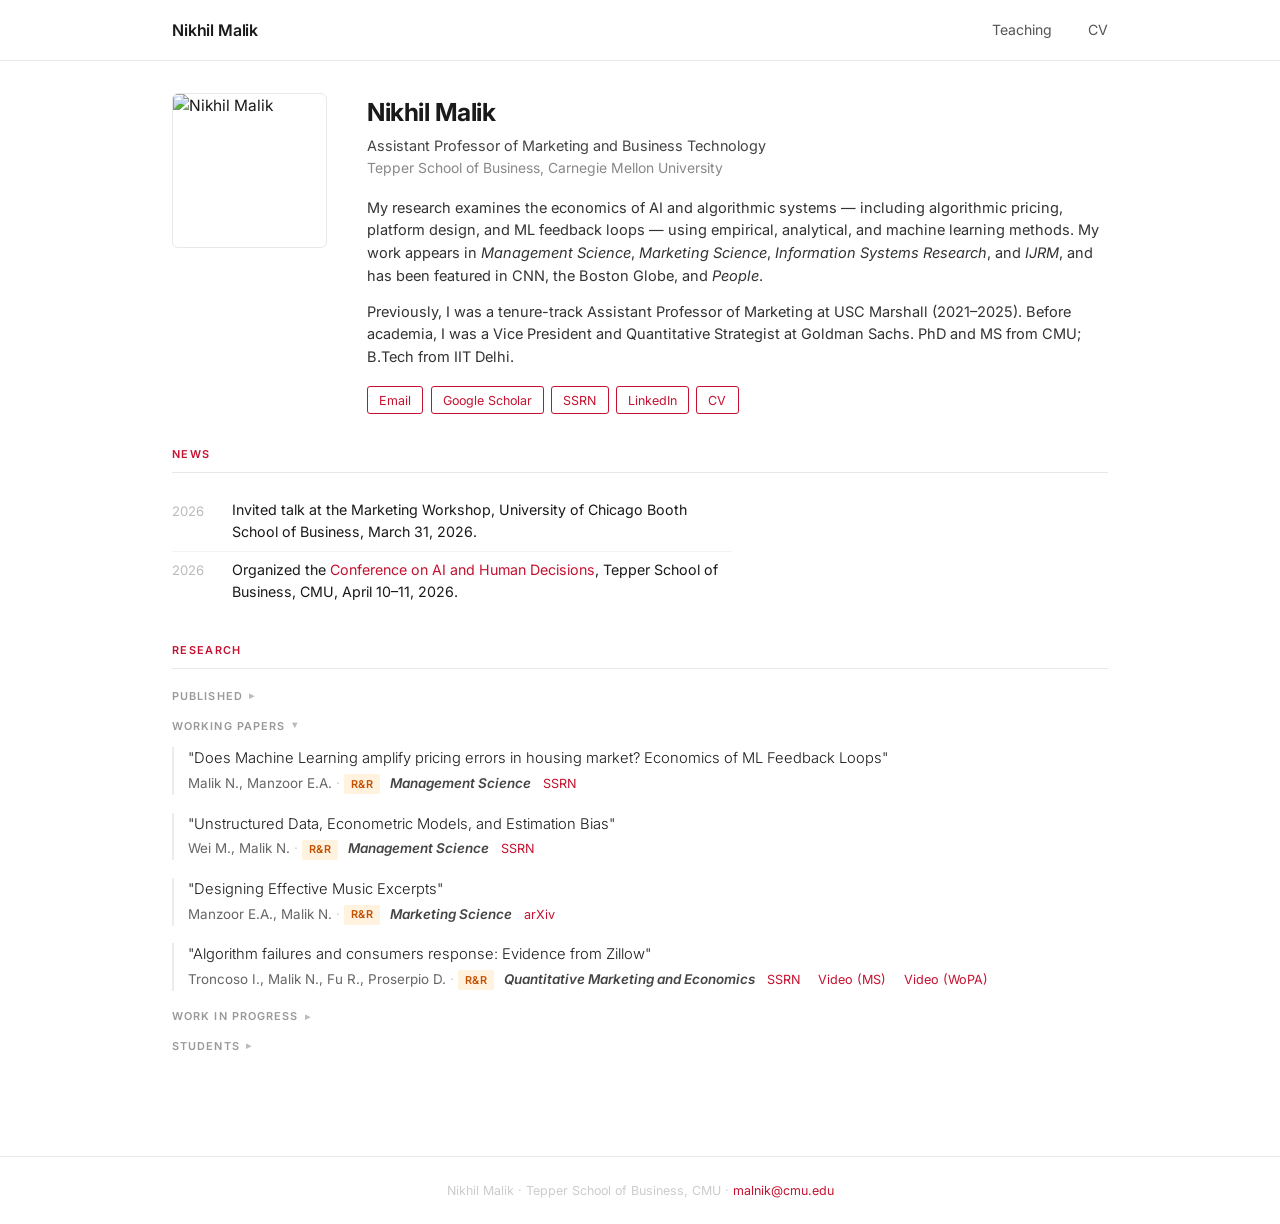
==== index.html @ 95d87af6 "Add files via upload" ====
<!DOCTYPE html>
<html lang="en">
<head>
  <meta charset="UTF-8" />
  <meta name="viewport" content="width=device-width, initial-scale=1.0" />
  <title>Nikhil Malik</title>
  <link rel="stylesheet" href="style.css" />
</head>
<body>

<header>
  <div class="wrap">
    <a href="index.html" class="brand">Nikhil Malik</a>
    <nav>
      <a href="teaching.html">Teaching</a>
      <a href="assets/cv.pdf" target="_blank">CV</a>
    </nav>
  </div>
</header>

<main>
  <div class="wrap">

    <!-- Profile -->
    <div class="profile">
      <img
        class="profile-photo"
        src="https://www.cmu.edu/sites/default/files/cmu-tepper-site-files/styles/faculty_500x500/public/images/Nikhil%20Malik.webp"
        alt="Nikhil Malik"
      />
      <div class="profile-info">
        <h1>Nikhil Malik</h1>
        <p class="position">Assistant Professor of Marketing and Business Technology</p>
        <p class="position-sub">Tepper School of Business, Carnegie Mellon University</p>
        <p>
          My research examines the economics of AI and algorithmic systems — including
          algorithmic pricing, platform design, and ML feedback loops — using empirical,
          analytical, and machine learning methods. My work appears in
          <em>Management Science</em>, <em>Marketing Science</em>,
          <em>Information Systems Research</em>, and <em>IJRM</em>, and has been
          featured in CNN, the Boston Globe, and <em>People</em>.
        </p>
        <p>
          Previously, I was a tenure-track Assistant Professor of Marketing at USC Marshall
          (2021–2025). Before academia, I was a Vice President and Quantitative Strategist
          at Goldman Sachs. PhD and MS from CMU; B.Tech from IIT Delhi.
        </p>
        <div class="profile-links">
          <a href="mailto:malnik@cmu.edu">Email</a>
          <a href="https://scholar.google.com/citations?user=9yD4ir0AAAAJ" target="_blank">Google Scholar</a>
          <a href="https://papers.ssrn.com/sol3/cf_dev/AbsByAuth.cfm?per_id=3051193" target="_blank">SSRN</a>
          <a href="https://linkedin.com/in/nikhil-malik/" target="_blank">LinkedIn</a>
          <a href="assets/cv.pdf" target="_blank">CV</a>
        </div>
      </div>
    </div>

    <!-- News -->
    <div class="section">
      <div class="section-title">News</div>
      <ul class="news-list">
        <li>
          <span class="news-year">2026</span>
          <span>Invited talk at the Marketing Workshop, University of Chicago Booth School of Business, March 31, 2026.</span>
        </li>
        <li>
          <span class="news-year">2026</span>
          <span>Organized the <a href="https://www.cmu.edu/tepper/faculty-and-research/seminars-and-conferences/ai-and-human-decisions" target="_blank">Conference on AI and Human Decisions</a>, Tepper School of Business, CMU, April 10–11, 2026.</span>
        </li>
      </ul>
    </div>

    <!-- Research -->
    <div class="section">
      <div class="section-title">Research</div>

      <!-- Published -->
      <details class="dropdown-section">
        <summary class="paper-group-label">Published</summary>

        <div class="paper">
          <div class="title">"Regulating eXplainable Artificial Intelligence (XAI) May Harm Consumers"</div>
          <div class="authors">Mohammadi B., Malik N., Srinivasan K., Derdenger T.</div>
          <div class="venue"><em>Marketing Science</em> 44.3 (2025): 711–724.</div>
        </div>

        <div class="paper">
          <div class="title">"When does beauty pay? A large-scale image-based appearance analysis on career transitions"</div>
          <div class="authors">Malik N., Singh P.V., Srinivasan K.</div>
          <div class="venue"><em>Information Systems Research</em> 35.4 (2024): 1524–1545.</div>
        </div>

        <div class="paper">
          <div class="title">"Blockchain technology for creative industries: Current state and research opportunities"</div>
          <div class="authors">Malik N., Wei M., Appel G., Luo L.</div>
          <div class="venue"><em>International Journal of Research in Marketing</em> 40.1 (2023): 38–48.</div>
        </div>

        <div class="paper">
          <div class="title">"Why bitcoin will fail to scale?"</div>
          <div class="authors">Malik N., Aseri M., Singh P.V., Srinivasan K.</div>
          <div class="venue"><a href="https://pubsonline.informs.org/doi/abs/10.1287/mnsc.2021.4271" target="_blank"><em>Management Science</em></a> 68.10 (2022): 7323–7349.</div>
        </div>

        <div class="paper">
          <div class="title">"Deep Learning in Computer Vision — Methods, Interpretation, Causation and Fairness"</div>
          <div class="authors">Malik N., Singh P.V.</div>
          <div class="venue"><a href="https://doi.org/10.1287/educ.2019.0201" target="_blank"><em>Operations Research &amp; Management Science in the Age of Analytics</em></a>, INFORMS (2019).</div>
          <div class="paper-links"><a href="https://www.informs.org/Resource-Center/Video-Library/INFORMS-TutORials-in-Operations-Research/2019-TutORials-presentations/2019-TutORials-Deep-Learning-in-Computer-Vision" target="_blank">Video</a></div>
        </div>
      </details>

      <!-- Working Papers -->
      <details class="dropdown-section" open>
        <summary class="paper-group-label">Working Papers</summary>

        <div class="paper">
          <div class="title">"Does Machine Learning amplify pricing errors in housing market? Economics of ML Feedback Loops"</div>
          <div class="authors">Malik N., Manzoor E.A.</div>
          <div class="venue"><span class="badge badge-rr">R&amp;R</span> <em>Management Science</em></div>
          <div class="paper-links"><a href="https://papers.ssrn.com/sol3/papers.cfm?abstract_id=3694922" target="_blank">SSRN</a></div>
        </div>

        <div class="paper">
          <div class="title">"Unstructured Data, Econometric Models, and Estimation Bias"</div>
          <div class="authors">Wei M., Malik N.</div>
          <div class="venue"><span class="badge badge-rr">R&amp;R</span> <em>Management Science</em></div>
          <div class="paper-links"><a href="https://papers.ssrn.com/sol3/papers.cfm?abstract_id=4113608" target="_blank">SSRN</a></div>
        </div>

        <div class="paper">
          <div class="title">"Designing Effective Music Excerpts"</div>
          <div class="authors">Manzoor E.A., Malik N.</div>
          <div class="venue"><span class="badge badge-rr">R&amp;R</span> <em>Marketing Science</em></div>
          <div class="paper-links"><a href="https://arxiv.org/abs/2309.14475" target="_blank">arXiv</a></div>
        </div>

        <div class="paper">
          <div class="title">"Algorithm failures and consumers response: Evidence from Zillow"</div>
          <div class="authors">Troncoso I., Malik N., Fu R., Proserpio D.</div>
          <div class="venue"><span class="badge badge-rr">R&amp;R</span> <em>Quantitative Marketing and Economics</em></div>
          <div class="paper-links">
            <a href="https://papers.ssrn.com/sol3/papers.cfm?abstract_id=4520172" target="_blank">SSRN</a>
            <a href="https://youtu.be/XO9wKk3EC-Q" target="_blank">Video (MS)</a>
            <a href="https://www.youtube.com/watch?v=CmPw6s21hvg" target="_blank">Video (WoPA)</a>
          </div>
        </div>
      </details>

      <!-- Work in Progress -->
      <details class="dropdown-section">
        <summary class="paper-group-label">Work in Progress</summary>

        <div class="paper">
          <div class="title">"Platform design of algorithmic pricing models"</div>
          <div class="authors">Malik N., Wei M.</div>
          <div class="venue"><span class="badge badge-wip">In Progress</span></div>
          <div class="paper-links">
            <a href="https://papers.ssrn.com/sol3/papers.cfm?abstract_id=4403371" target="_blank">SSRN</a>
            <a href="https://drive.google.com/file/d/10L586mXW1IZgbkK5iEENIFr0hgotwe1n/view?usp=sharing" target="_blank">Slides</a>
          </div>
        </div>

        <div class="paper">
          <div class="title">"The Regulation of Sexually Suggestive Live Streaming Content"</div>
          <div class="authors">Yuan Y., Malik N., Wang W., Srinivasan K.</div>
          <div class="venue"><span class="badge badge-wip">In Progress</span></div>
        </div>

        <div class="paper">
          <div class="title">"The Welfare Effects of Super Apps"</div>
          <div class="authors">Dai J., Derdenger T., Kim M., Malik N.</div>
          <div class="venue"><span class="badge badge-wip">In Progress</span></div>
        </div>
      </details>

      <!-- Students -->
      <details class="dropdown-section">
        <summary class="paper-group-label">Students</summary>

        <div class="paper-group-label dropdown-sublabel">Current working with</div>
        <div class="student-compact" style="color:#444;">Yuan Yuan &mdash; 4th year, Marketing, CMU</div>
        <div class="student-compact" style="color:#444;">Ziqian Ding &mdash; 3rd year, Business Technologies, CMU</div>
        <div class="student-compact" style="color:#444;">Jingwei Dai &mdash; 3rd year, Information Systems, CMU</div>

        <div class="paper-group-label dropdown-sublabel">Past dissertation committee for</div>
        <div class="student-compact">Poet Larsen &mdash; USC &rarr; Post-Doctoral Fellow, Harvard Business School (2025)</div>
        <div class="student-compact">Yanyan Li &mdash; USC &rarr; University of Houston (2025)</div>
        <div class="student-compact">Behnam Mohammadi &mdash; CMU &rarr; UT Dallas (2025)</div>

        <div class="paper-group-label dropdown-sublabel">Past and Current Research Assistants</div>
        <div class="student-compact" style="color:#444;">Anshul Kumar, Alan Mohan, Barath Basavraj</div>
        <div style="margin-top:0.9rem; font-size:0.82rem;">
          <a href="ra.html">RA Positions &rarr;</a>
        </div>
      </details>

    </div>

  </div>
</main>

<footer>
  <div class="wrap">
    Nikhil Malik &middot; Tepper School of Business, CMU &middot;
    <a href="mailto:malnik@cmu.edu">malnik@cmu.edu</a>
  </div>
</footer>

</body>
</html>
---- style.css ----
@import url('https://fonts.googleapis.com/css2?family=Inter:wght@300;400;500;600&display=swap');

*, *::before, *::after {
  box-sizing: border-box;
  margin: 0;
  padding: 0;
}

body {
  font-family: 'Inter', -apple-system, BlinkMacSystemFont, sans-serif;
  font-size: 15.5px;
  line-height: 1.55;
  color: #1a1a1a;
  background: #fff;
  -webkit-font-smoothing: antialiased;
}

a {
  color: #C41230;
  text-decoration: none;
}

a:hover {
  text-decoration: underline;
}

.wrap {
  max-width: 1000px;
  margin: 0 auto;
  padding: 0 2rem;
}

/* ── HEADER / NAV ── */
header {
  border-bottom: 1px solid #e8e8e8;
  padding: 1.1rem 0;
}

header .wrap {
  display: flex;
  justify-content: space-between;
  align-items: center;
}

.brand {
  font-weight: 600;
  font-size: 1rem;
  color: #1a1a1a;
  letter-spacing: -0.01em;
}

.brand:hover { text-decoration: none; }

nav a {
  font-size: 0.88rem;
  color: #555;
  margin-left: 2rem;
}

nav a:hover { color: #C41230; text-decoration: none; }
nav a.active { color: #C41230; font-weight: 500; }

/* ── MAIN ── */
main {
  padding: 2rem 0 3.5rem;
}

/* ── PROFILE (index) ── */
.profile {
  display: flex;
  gap: 2.5rem;
  align-items: flex-start;
  margin-bottom: 2rem;
}

.profile-photo {
  width: 155px;
  height: 155px;
  border-radius: 6px;
  object-fit: cover;
  flex-shrink: 0;
  border: 1px solid #e8e8e8;
}

.profile-info h1 {
  font-size: 1.55rem;
  font-weight: 700;
  letter-spacing: -0.02em;
  margin-bottom: 0.2rem;
}

.profile-info .position {
  font-size: 0.9rem;
  color: #444;
  margin-bottom: 0.05rem;
}

.profile-info .position-sub {
  font-size: 0.87rem;
  color: #888;
  margin-bottom: 1.1rem;
}

.profile-info p {
  font-size: 0.91rem;
  color: #333;
  margin-bottom: 0.85rem;
}

.profile-links {
  display: flex;
  flex-wrap: wrap;
  gap: 0.45rem;
  margin-top: 1.1rem;
}

.profile-links a {
  font-size: 0.78rem;
  padding: 0.22rem 0.7rem;
  border: 1px solid #C41230;
  border-radius: 3px;
  color: #C41230;
  transition: background 0.15s, color 0.15s;
}

.profile-links a:hover {
  background: #C41230;
  color: #fff;
  text-decoration: none;
}

/* ── SECTIONS ── */
.section {
  margin-bottom: 2rem;
}

.section-title {
  font-size: 0.68rem;
  font-weight: 600;
  letter-spacing: 0.12em;
  text-transform: uppercase;
  color: #C41230;
  margin-bottom: 1.2rem;
  padding-bottom: 0.55rem;
  border-bottom: 1px solid #e8e8e8;
}

/* ── NEWS ── */
.news-list {
  list-style: none;
  max-width: 560px;
}

.news-list li {
  display: flex;
  gap: 1.5rem;
  font-size: 0.89rem;
  padding: 0.45rem 0;
  border-bottom: 1px solid #f3f3f3;
}

.news-list li:last-child { border-bottom: none; }

.news-year {
  color: #bbb;
  font-size: 0.82rem;
  min-width: 36px;
  padding-top: 0.08rem;
  flex-shrink: 0;
}

/* ── PAPERS ── */
.paper-group-label {
  font-size: 0.68rem;
  font-weight: 600;
  letter-spacing: 0.1em;
  text-transform: uppercase;
  color: #999;
  margin-bottom: 0.8rem;
  margin-top: 1.4rem;
}

.paper-group-label:first-child { margin-top: 0; }

.paper {
  margin-bottom: 1.1rem;
  padding-left: 0.85rem;
  border-left: 2px solid #ececec;
  transition: border-color 0.15s;
}

.paper:hover { border-left-color: #C41230; }

.paper .title {
  font-weight: 300;
  font-size: 0.92rem;
  color: #1a1a1a;
  line-height: 1.5;
  margin-bottom: 0.1rem;
}

.paper .authors {
  display: inline;
  font-size: 0.84rem;
  color: #666;
}

.paper .authors::after {
  content: ' · ';
  color: #ccc;
}

.paper .venue {
  display: inline;
  font-size: 0.84rem;
  color: #444;
}

.paper .venue em {
  font-weight: 600;
  font-style: italic;
}

.paper-links {
  display: inline;
  margin-left: 0.5rem;
}

.badge {
  display: inline-block;
  font-size: 0.68rem;
  font-weight: 600;
  letter-spacing: 0.04em;
  text-transform: uppercase;
  padding: 0.1rem 0.45rem;
  border-radius: 2px;
  margin-right: 0.35rem;
  vertical-align: middle;
}

.badge-published { background: #e8f5e9; color: #2e7d32; }
.badge-rr        { background: #fff3e0; color: #c45000; }
.badge-wip       { background: #f4f4f4; color: #777; font-weight: 400; }

.paper-links a {
  font-size: 0.79rem;
  color: #C41230;
  margin-right: 0.85rem;
}

/* ── TEACHING ── */
.course {
  margin-bottom: 1.3rem;
  padding-bottom: 1.3rem;
  border-bottom: 1px solid #f3f3f3;
}

.course:last-child { border-bottom: none; }

.course-name {
  font-weight: 500;
  font-size: 0.92rem;
}

.course-meta {
  font-size: 0.85rem;
  color: #666;
}

.course-semesters {
  font-size: 0.82rem;
  color: #aaa;
}

/* ── STUDENTS ── */
.student {
  font-size: 0.9rem;
  padding: 0.42rem 0;
  border-bottom: 1px solid #f3f3f3;
  display: flex;
  gap: 0.5rem;
  align-items: baseline;
  flex-wrap: wrap;
}

.student:last-child { border-bottom: none; }

.student-name { font-weight: 500; }

.student-placement {
  color: #777;
  font-size: 0.84rem;
}

/* Dissertation committee — compact, less prominent */
.student-compact {
  font-size: 0.82rem;
  color: #999;
  line-height: 1.5;
  padding: 0.18rem 0;
  border-bottom: 1px solid #f5f5f5;
}

.student-compact:last-child { border-bottom: none; }

/* ── AWARDS ── */
.award {
  font-size: 0.9rem;
  padding: 0.38rem 0;
  display: flex;
  gap: 1.5rem;
  border-bottom: 1px solid #f3f3f3;
  align-items: baseline;
}

.award:last-child { border-bottom: none; }
.award-year { color: #bbb; min-width: 36px; font-size: 0.82rem; flex-shrink: 0; }

/* ── SERVICE ── */
.service-list {
  list-style: none;
}

.service-list li {
  font-size: 0.9rem;
  padding: 0.35rem 0;
  border-bottom: 1px solid #f3f3f3;
}

.service-list li:last-child { border-bottom: none; }

/* ── DROPDOWNS ── */
.dropdown-section {
  margin-top: 0;
}

.dropdown-section > summary {
  cursor: pointer;
  list-style: none;
  display: flex;
  align-items: center;
  gap: 0.4rem;
}

.dropdown-section > summary::-webkit-details-marker { display: none; }

.dropdown-section > summary::after {
  content: '▸';
  font-size: 0.65rem;
  color: #bbb;
  transition: transform 0.15s;
}

.dropdown-section[open] > summary::after {
  transform: rotate(90deg);
}

.dropdown-section > summary:hover::after {
  color: #C41230;
}

.dropdown-sublabel {
  margin-top: 0.9rem !important;
  margin-bottom: 0.4rem !important;
}

/* ── FOOTER ── */
footer {
  border-top: 1px solid #e8e8e8;
  padding: 1.5rem 0;
  text-align: center;
  font-size: 0.78rem;
  color: #ccc;
}

/* ── RESPONSIVE ── */
@media (max-width: 580px) {
  .profile { flex-direction: column; }
  .profile-photo { width: 115px; height: 115px; }
  nav a { margin-left: 1.1rem; }
}
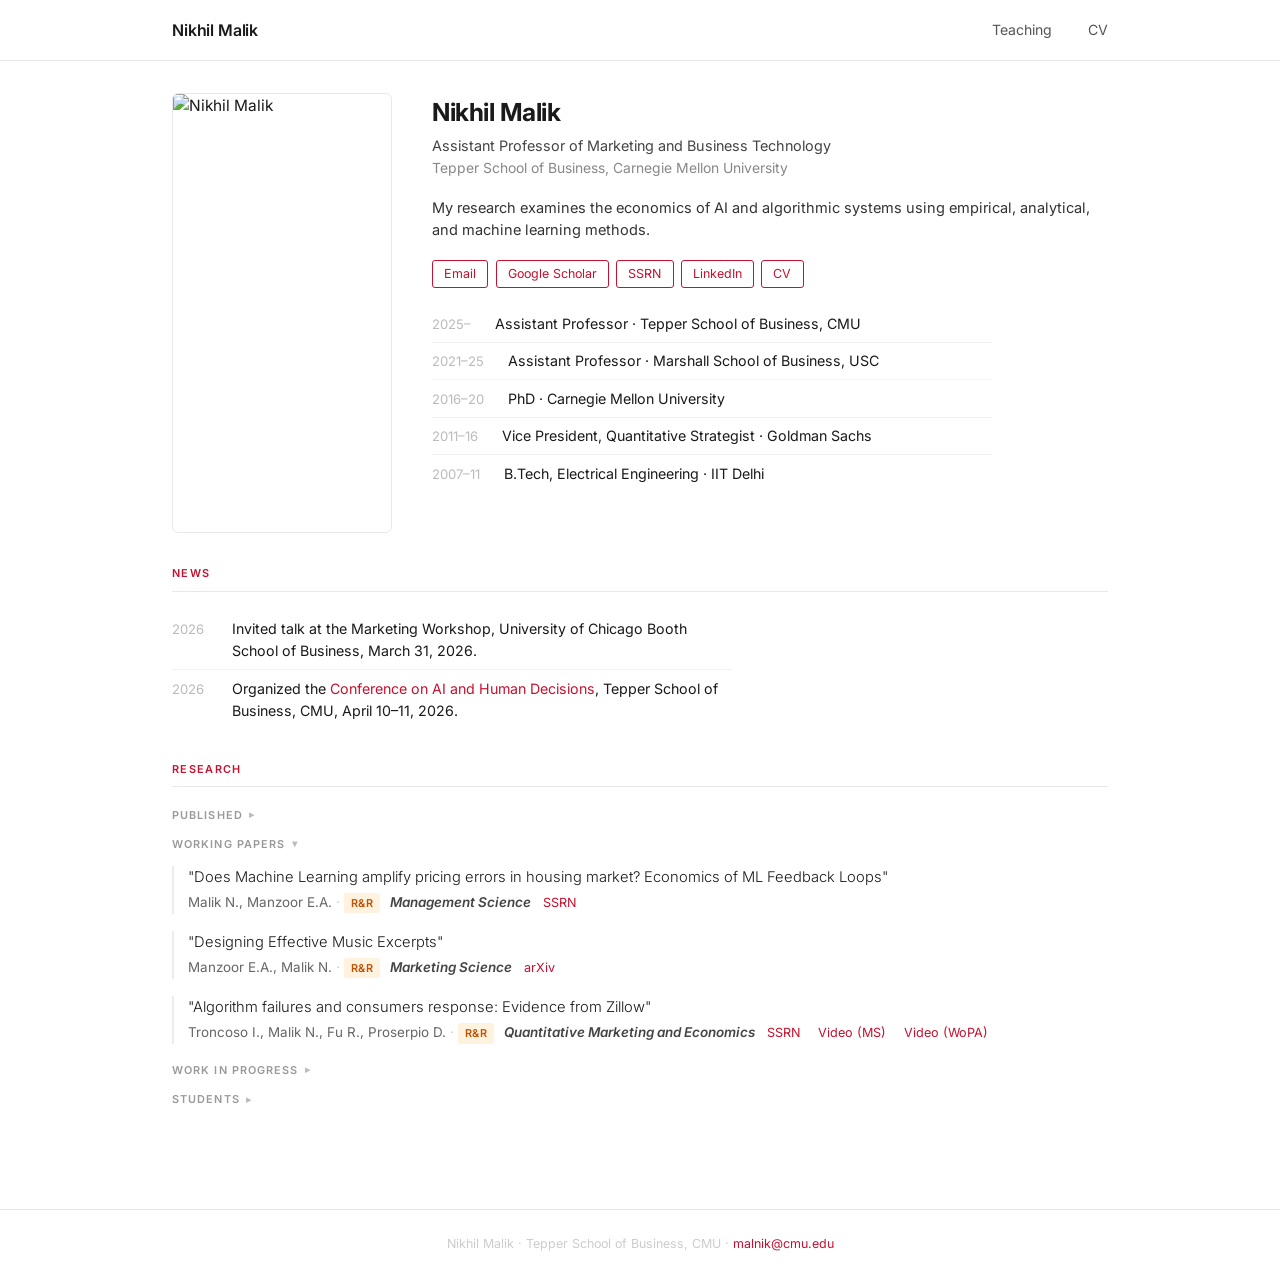
==== commit 9a644631: "Add files via upload" ====
--- a/index.html
+++ b/index.html
@@ -23,28 +23,18 @@
 
     <!-- Profile -->
     <div class="profile">
-      <img
-        class="profile-photo"
-        src="https://www.cmu.edu/sites/default/files/cmu-tepper-site-files/styles/faculty_500x500/public/images/Nikhil%20Malik.webp"
-        alt="Nikhil Malik"
-      />
+      <div class="profile-photo-wrap">
+        <img
+          class="profile-photo"
+          src="https://www.cmu.edu/sites/default/files/cmu-tepper-site-files/styles/faculty_500x500/public/images/Nikhil%20Malik.webp"
+          alt="Nikhil Malik"
+        />
+      </div>
       <div class="profile-info">
         <h1>Nikhil Malik</h1>
         <p class="position">Assistant Professor of Marketing and Business Technology</p>
         <p class="position-sub">Tepper School of Business, Carnegie Mellon University</p>
-        <p>
-          My research examines the economics of AI and algorithmic systems — including
-          algorithmic pricing, platform design, and ML feedback loops — using empirical,
-          analytical, and machine learning methods. My work appears in
-          <em>Management Science</em>, <em>Marketing Science</em>,
-          <em>Information Systems Research</em>, and <em>IJRM</em>, and has been
-          featured in CNN, the Boston Globe, and <em>People</em>.
-        </p>
-        <p>
-          Previously, I was a tenure-track Assistant Professor of Marketing at USC Marshall
-          (2021–2025). Before academia, I was a Vice President and Quantitative Strategist
-          at Goldman Sachs. PhD and MS from CMU; B.Tech from IIT Delhi.
-        </p>
+        <p>My research examines the economics of AI and algorithmic systems using empirical, analytical, and machine learning methods.</p>
         <div class="profile-links">
           <a href="mailto:malnik@cmu.edu">Email</a>
           <a href="https://scholar.google.com/citations?user=9yD4ir0AAAAJ" target="_blank">Google Scholar</a>
@@ -52,6 +42,13 @@
           <a href="https://linkedin.com/in/nikhil-malik/" target="_blank">LinkedIn</a>
           <a href="assets/cv.pdf" target="_blank">CV</a>
         </div>
+        <ul class="news-list" style="margin-top:1.1rem;">
+          <li><span class="news-year">2025–</span><span>Assistant Professor · Tepper School of Business, CMU</span></li>
+          <li><span class="news-year">2021–25</span><span>Assistant Professor · Marshall School of Business, USC</span></li>
+          <li><span class="news-year">2016–20</span><span>PhD · Carnegie Mellon University</span></li>
+          <li><span class="news-year">2011–16</span><span>Vice President, Quantitative Strategist · Goldman Sachs</span></li>
+          <li><span class="news-year">2007–11</span><span>B.Tech, Electrical Engineering · IIT Delhi</span></li>
+        </ul>
       </div>
     </div>
 
@@ -79,21 +76,28 @@
         <summary class="paper-group-label">Published</summary>
 
         <div class="paper">
+          <div class="title">"Estimation Bias from Machine-Learned Features in Econometric Models"</div>
+          <div class="authors">Wei M., Malik N.</div>
+          <div class="venue"><span class="badge badge-forthcoming">forthcoming</span> <em>Management Science</em></div>
+          <div class="paper-links"><a href="https://papers.ssrn.com/sol3/papers.cfm?abstract_id=4113608" target="_blank">SSRN</a></div>
+        </div>
+
+        <div class="paper">
           <div class="title">"Regulating eXplainable Artificial Intelligence (XAI) May Harm Consumers"</div>
           <div class="authors">Mohammadi B., Malik N., Srinivasan K., Derdenger T.</div>
-          <div class="venue"><em>Marketing Science</em> 44.3 (2025): 711–724.</div>
+          <div class="venue"><a href="https://pubsonline.informs.org/doi/abs/10.1287/mksc.2022.0396" target="_blank"><em>Marketing Science</em></a> 44.3 (2025): 711–724.</div>
         </div>
 
         <div class="paper">
           <div class="title">"When does beauty pay? A large-scale image-based appearance analysis on career transitions"</div>
           <div class="authors">Malik N., Singh P.V., Srinivasan K.</div>
-          <div class="venue"><em>Information Systems Research</em> 35.4 (2024): 1524–1545.</div>
+          <div class="venue"><a href="https://pubsonline.informs.org/doi/abs/10.1287/isre.2021.0559" target="_blank"><em>Information Systems Research</em></a> 35.4 (2024): 1524–1545.</div>
         </div>
 
         <div class="paper">
           <div class="title">"Blockchain technology for creative industries: Current state and research opportunities"</div>
           <div class="authors">Malik N., Wei M., Appel G., Luo L.</div>
-          <div class="venue"><em>International Journal of Research in Marketing</em> 40.1 (2023): 38–48.</div>
+          <div class="venue"><a href="https://www.sciencedirect.com/science/article/pii/S0167811622000635" target="_blank"><em>International Journal of Research in Marketing</em></a> 40.1 (2023): 38–48.</div>
         </div>
 
         <div class="paper">
@@ -121,12 +125,6 @@
           <div class="paper-links"><a href="https://papers.ssrn.com/sol3/papers.cfm?abstract_id=3694922" target="_blank">SSRN</a></div>
         </div>
 
-        <div class="paper">
-          <div class="title">"Unstructured Data, Econometric Models, and Estimation Bias"</div>
-          <div class="authors">Wei M., Malik N.</div>
-          <div class="venue"><span class="badge badge-rr">R&amp;R</span> <em>Management Science</em></div>
-          <div class="paper-links"><a href="https://papers.ssrn.com/sol3/papers.cfm?abstract_id=4113608" target="_blank">SSRN</a></div>
-        </div>
 
         <div class="paper">
           <div class="title">"Designing Effective Music Excerpts"</div>
--- a/style.css
+++ b/style.css
@@ -69,16 +69,21 @@
 .profile {
   display: flex;
   gap: 2.5rem;
-  align-items: flex-start;
+  align-items: stretch;
   margin-bottom: 2rem;
 }
 
+.profile-photo-wrap {
+  flex-shrink: 0;
+}
+
 .profile-photo {
-  width: 155px;
-  height: 155px;
+  width: 220px;
+  height: 440px;
+  display: block;
   border-radius: 6px;
   object-fit: cover;
-  flex-shrink: 0;
+  object-position: top;
   border: 1px solid #e8e8e8;
 }
 
@@ -238,9 +243,10 @@
   vertical-align: middle;
 }
 
-.badge-published { background: #e8f5e9; color: #2e7d32; }
-.badge-rr        { background: #fff3e0; color: #c45000; }
-.badge-wip       { background: #f4f4f4; color: #777; font-weight: 400; }
+.badge-published   { background: #e8f5e9; color: #2e7d32; }
+.badge-forthcoming { background: #fff3e0; color: #c45000; }
+.badge-rr          { background: #fff3e0; color: #c45000; }
+.badge-wip         { background: #f4f4f4; color: #777; font-weight: 400; }
 
 .paper-links a {
   font-size: 0.79rem;
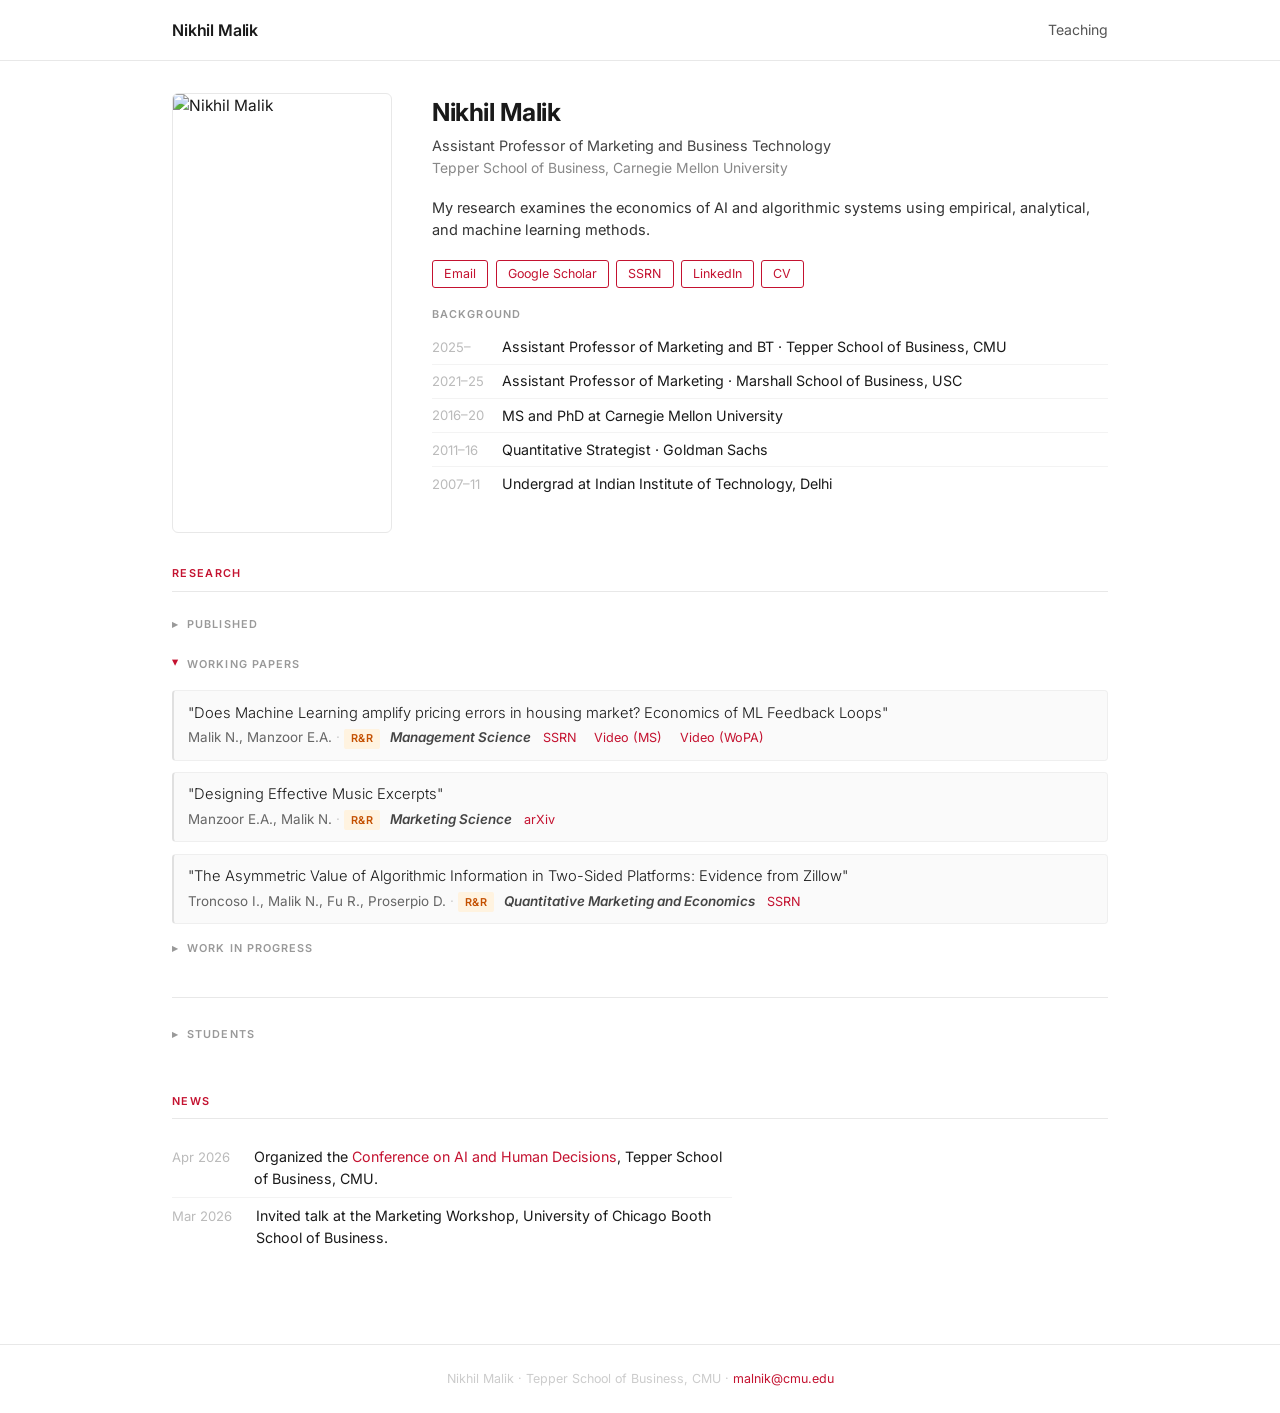
==== commit f3fe90b4: "Add files via upload" ====
--- a/index.html
+++ b/index.html
@@ -13,7 +13,6 @@
     <a href="index.html" class="brand">Nikhil Malik</a>
     <nav>
       <a href="teaching.html">Teaching</a>
-      <a href="assets/cv.pdf" target="_blank">CV</a>
     </nav>
   </div>
 </header>
@@ -42,14 +41,156 @@
           <a href="https://linkedin.com/in/nikhil-malik/" target="_blank">LinkedIn</a>
           <a href="assets/cv.pdf" target="_blank">CV</a>
         </div>
-        <ul class="news-list" style="margin-top:1.1rem;">
-          <li><span class="news-year">2025–</span><span>Assistant Professor · Tepper School of Business, CMU</span></li>
-          <li><span class="news-year">2021–25</span><span>Assistant Professor · Marshall School of Business, USC</span></li>
-          <li><span class="news-year">2016–20</span><span>PhD · Carnegie Mellon University</span></li>
-          <li><span class="news-year">2011–16</span><span>Vice President, Quantitative Strategist · Goldman Sachs</span></li>
-          <li><span class="news-year">2007–11</span><span>B.Tech, Electrical Engineering · IIT Delhi</span></li>
+        <div class="paper-group-label" style="margin-top:1.1rem; margin-bottom:0.5rem;">Background</div>
+        <ul class="timeline-list">
+          <li><span class="timeline-year">2025–</span><span>Assistant Professor of Marketing and BT · Tepper School of Business, CMU</span></li>
+          <li><span class="timeline-year">2021–25</span><span>Assistant Professor of Marketing · Marshall School of Business, USC</span></li>
+          <li><span class="timeline-year">2016–20</span><span>MS and PhD at Carnegie Mellon University</span></li>
+          <li><span class="timeline-year">2011–16</span><span>Quantitative Strategist · Goldman Sachs</span></li>
+          <li><span class="timeline-year">2007–11</span><span>Undergrad at Indian Institute of Technology, Delhi</span></li>
         </ul>
       </div>
+    </div>
+
+    <!-- Research -->
+    <div class="section">
+      <div class="section-title">Research</div>
+
+      <!-- Published -->
+      <details class="dropdown-section">
+        <summary class="paper-group-label">Published</summary>
+
+        <div class="paper">
+          <div class="title">"Estimation Bias from Machine-Learned Features in Econometric Models"</div>
+          <div class="authors">Wei M., Malik N.</div>
+          <div class="venue"><span class="badge badge-forthcoming">accepted</span> <em>Management Science</em></div>
+          <div class="paper-links"><a href="https://papers.ssrn.com/sol3/papers.cfm?abstract_id=4113608" target="_blank">SSRN</a></div>
+        </div>
+
+        <div class="paper">
+          <div class="title">"Regulating eXplainable Artificial Intelligence (XAI) May Harm Consumers"</div>
+          <div class="authors">Mohammadi B., Malik N., Srinivasan K., Derdenger T.</div>
+          <div class="venue"><a href="https://pubsonline.informs.org/doi/abs/10.1287/mksc.2022.0396" target="_blank"><em>Marketing Science</em></a> 44.3 (2025): 711–724.</div>
+        </div>
+
+        <div class="paper">
+          <div class="title">"When does beauty pay? A large-scale image-based appearance analysis on career transitions"</div>
+          <div class="authors">Malik N., Singh P.V., Srinivasan K.</div>
+          <div class="venue"><a href="https://pubsonline.informs.org/doi/abs/10.1287/isre.2021.0559" target="_blank"><em>Information Systems Research</em></a> 35.4 (2024): 1524–1545.</div>
+        </div>
+
+        <div class="paper">
+          <div class="title">"Blockchain technology for creative industries: Current state and research opportunities"</div>
+          <div class="authors">Malik N., Wei M., Appel G., Luo L.</div>
+          <div class="venue"><a href="https://www.sciencedirect.com/science/article/pii/S0167811622000635" target="_blank"><em>International Journal of Research in Marketing</em></a> 40.1 (2023): 38–48.</div>
+        </div>
+
+        <div class="paper">
+          <div class="title">"Why bitcoin will fail to scale?"</div>
+          <div class="authors">Malik N., Aseri M., Singh P.V., Srinivasan K.</div>
+          <div class="venue"><a href="https://pubsonline.informs.org/doi/abs/10.1287/mnsc.2021.4271" target="_blank"><em>Management Science</em></a> 68.10 (2022): 7323–7349.</div>
+          <details class="paper-expand">
+            <summary>Figures</summary>
+            <div class="paper-expand-body">
+              <figure class="paper-figure">
+                <img src="https://lh3.googleusercontent.com/sitesv/[base64]w1280" alt="Strategic partial block filling by Bitcoin miners" />
+                <figcaption>Bitcoin miners strategically under-filling block capacity — a miner explicitly describes this as a &ldquo;conscious strategic choice and not a random occurrence.&rdquo;</figcaption>
+              </figure>
+            </div>
+          </details>
+        </div>
+
+        <div class="paper">
+          <div class="title">"Deep Learning in Computer Vision — Methods, Interpretation, Causation and Fairness"</div>
+          <div class="authors">Malik N., Singh P.V.</div>
+          <div class="venue"><a href="https://doi.org/10.1287/educ.2019.0201" target="_blank"><em>Operations Research &amp; Management Science in the Age of Analytics</em></a>, INFORMS (2019).</div>
+          <div class="paper-links"><a href="https://www.informs.org/Resource-Center/Video-Library/INFORMS-TutORials-in-Operations-Research/2019-TutORials-presentations/2019-TutORials-Deep-Learning-in-Computer-Vision" target="_blank">Video</a></div>
+        </div>
+      </details>
+
+      <!-- Working Papers -->
+      <details class="dropdown-section" open>
+        <summary class="paper-group-label">Working Papers</summary>
+
+        <div class="paper">
+          <div class="title">"Does Machine Learning amplify pricing errors in housing market? Economics of ML Feedback Loops"</div>
+          <div class="authors">Malik N., Manzoor E.A.</div>
+          <div class="venue"><span class="badge badge-rr">R&amp;R</span> <em>Management Science</em></div>
+          <div class="paper-links">
+            <a href="https://papers.ssrn.com/sol3/papers.cfm?abstract_id=3694922" target="_blank">SSRN</a>
+            <a href="https://youtu.be/XO9wKk3EC-Q" target="_blank">Video (MS)</a>
+            <a href="https://www.youtube.com/watch?v=CmPw6s21hvg" target="_blank">Video (WoPA)</a>
+          </div>
+        </div>
+
+
+        <div class="paper">
+          <div class="title">"Designing Effective Music Excerpts"</div>
+          <div class="authors">Manzoor E.A., Malik N.</div>
+          <div class="venue"><span class="badge badge-rr">R&amp;R</span> <em>Marketing Science</em></div>
+          <div class="paper-links"><a href="https://arxiv.org/abs/2309.14475" target="_blank">arXiv</a></div>
+        </div>
+
+        <div class="paper">
+          <div class="title">"The Asymmetric Value of Algorithmic Information in Two-Sided Platforms: Evidence from Zillow"</div>
+          <div class="authors">Troncoso I., Malik N., Fu R., Proserpio D.</div>
+          <div class="venue"><span class="badge badge-rr">R&amp;R</span> <em>Quantitative Marketing and Economics</em></div>
+          <div class="paper-links">
+            <a href="https://papers.ssrn.com/sol3/papers.cfm?abstract_id=4520172" target="_blank">SSRN</a>
+          </div>
+        </div>
+      </details>
+
+      <!-- Work in Progress -->
+      <details class="dropdown-section">
+        <summary class="paper-group-label">Work in Progress</summary>
+
+        <div class="paper">
+          <div class="title">"Platform design of algorithmic pricing models"</div>
+          <div class="authors">Malik N., Wei M.</div>
+          <div class="venue"><span class="badge badge-wip">In Progress</span></div>
+          <div class="paper-links">
+            <a href="https://papers.ssrn.com/sol3/papers.cfm?abstract_id=4403371" target="_blank">SSRN</a>
+          </div>
+        </div>
+
+        <div class="paper">
+          <div class="title">"The Regulation of Sexually Suggestive Live Streaming Content"</div>
+          <div class="authors">Yuan Y., Malik N., Wang W., Srinivasan K.</div>
+          <div class="venue"><span class="badge badge-wip">In Progress</span></div>
+        </div>
+
+        <div class="paper">
+          <div class="title">"The Welfare Effects of Super Apps"</div>
+          <div class="authors">Dai J., Derdenger T., Kim M., Malik N.</div>
+          <div class="venue"><span class="badge badge-wip">In Progress</span></div>
+        </div>
+      </details>
+
+      <!-- Students -->
+      <div style="border-top: 1px solid #e8e8e8; margin: 1.4rem 0;"></div>
+      <details class="dropdown-section">
+        <summary class="paper-group-label">Students</summary>
+
+        <div class="paper-group-label dropdown-sublabel">Currently working with</div>
+        <div class="student-compact" style="color:#444;">Yuan Yuan &mdash; 4th year, Marketing, CMU</div>
+        <div class="student-compact" style="color:#444;">Ziqian Ding &mdash; 3rd year, Business Technologies, CMU</div>
+        <div class="student-compact" style="color:#444;">Jingwei Dai &mdash; 3rd year, Information Systems, CMU</div>
+
+        <div class="paper-group-label dropdown-sublabel">Past dissertation committee for</div>
+        <div class="student-compact">Poet Larsen &mdash; USC &rarr; Post-Doctoral Fellow, Harvard Business School (2025)</div>
+        <div class="student-compact">Yanyan Li &mdash; USC &rarr; University of Houston (2025)</div>
+        <div class="student-compact">Behnam Mohammadi &mdash; CMU &rarr; UT Dallas (2025)</div>
+
+        <div class="paper-group-label dropdown-sublabel">Past and Current Research Assistants</div>
+        <div class="student-compact" style="color:#444;">Anshul Kumar &mdash; MS Machine Learning &amp; Public Policy, CMU (2025–26)</div>
+        <div class="student-compact" style="color:#444;">Alan Mohan &mdash; MS Artificial Intelligence Engineering – Information Security, CMU (2025–26)</div>
+        <div class="student-compact" style="color:#444;">Barath Basavraj &mdash; MS Computational Data Science, CMU (2025–26)</div>
+        <div style="margin-top:0.9rem; font-size:0.82rem;">
+          <a href="ra.html">RA Positions &rarr;</a>
+        </div>
+      </details>
+
     </div>
 
     <!-- News -->
@@ -57,142 +198,14 @@
       <div class="section-title">News</div>
       <ul class="news-list">
         <li>
-          <span class="news-year">2026</span>
-          <span>Invited talk at the Marketing Workshop, University of Chicago Booth School of Business, March 31, 2026.</span>
+          <span class="news-year">Apr 2026</span>
+          <span>Organized the <a href="https://www.cmu.edu/tepper/faculty-and-research/seminars-and-conferences/ai-and-human-decisions" target="_blank">Conference on AI and Human Decisions</a>, Tepper School of Business, CMU.</span>
         </li>
         <li>
-          <span class="news-year">2026</span>
-          <span>Organized the <a href="https://www.cmu.edu/tepper/faculty-and-research/seminars-and-conferences/ai-and-human-decisions" target="_blank">Conference on AI and Human Decisions</a>, Tepper School of Business, CMU, April 10–11, 2026.</span>
+          <span class="news-year">Mar 2026</span>
+          <span>Invited talk at the Marketing Workshop, University of Chicago Booth School of Business.</span>
         </li>
       </ul>
-    </div>
-
-    <!-- Research -->
-    <div class="section">
-      <div class="section-title">Research</div>
-
-      <!-- Published -->
-      <details class="dropdown-section">
-        <summary class="paper-group-label">Published</summary>
-
-        <div class="paper">
-          <div class="title">"Estimation Bias from Machine-Learned Features in Econometric Models"</div>
-          <div class="authors">Wei M., Malik N.</div>
-          <div class="venue"><span class="badge badge-forthcoming">forthcoming</span> <em>Management Science</em></div>
-          <div class="paper-links"><a href="https://papers.ssrn.com/sol3/papers.cfm?abstract_id=4113608" target="_blank">SSRN</a></div>
-        </div>
-
-        <div class="paper">
-          <div class="title">"Regulating eXplainable Artificial Intelligence (XAI) May Harm Consumers"</div>
-          <div class="authors">Mohammadi B., Malik N., Srinivasan K., Derdenger T.</div>
-          <div class="venue"><a href="https://pubsonline.informs.org/doi/abs/10.1287/mksc.2022.0396" target="_blank"><em>Marketing Science</em></a> 44.3 (2025): 711–724.</div>
-        </div>
-
-        <div class="paper">
-          <div class="title">"When does beauty pay? A large-scale image-based appearance analysis on career transitions"</div>
-          <div class="authors">Malik N., Singh P.V., Srinivasan K.</div>
-          <div class="venue"><a href="https://pubsonline.informs.org/doi/abs/10.1287/isre.2021.0559" target="_blank"><em>Information Systems Research</em></a> 35.4 (2024): 1524–1545.</div>
-        </div>
-
-        <div class="paper">
-          <div class="title">"Blockchain technology for creative industries: Current state and research opportunities"</div>
-          <div class="authors">Malik N., Wei M., Appel G., Luo L.</div>
-          <div class="venue"><a href="https://www.sciencedirect.com/science/article/pii/S0167811622000635" target="_blank"><em>International Journal of Research in Marketing</em></a> 40.1 (2023): 38–48.</div>
-        </div>
-
-        <div class="paper">
-          <div class="title">"Why bitcoin will fail to scale?"</div>
-          <div class="authors">Malik N., Aseri M., Singh P.V., Srinivasan K.</div>
-          <div class="venue"><a href="https://pubsonline.informs.org/doi/abs/10.1287/mnsc.2021.4271" target="_blank"><em>Management Science</em></a> 68.10 (2022): 7323–7349.</div>
-        </div>
-
-        <div class="paper">
-          <div class="title">"Deep Learning in Computer Vision — Methods, Interpretation, Causation and Fairness"</div>
-          <div class="authors">Malik N., Singh P.V.</div>
-          <div class="venue"><a href="https://doi.org/10.1287/educ.2019.0201" target="_blank"><em>Operations Research &amp; Management Science in the Age of Analytics</em></a>, INFORMS (2019).</div>
-          <div class="paper-links"><a href="https://www.informs.org/Resource-Center/Video-Library/INFORMS-TutORials-in-Operations-Research/2019-TutORials-presentations/2019-TutORials-Deep-Learning-in-Computer-Vision" target="_blank">Video</a></div>
-        </div>
-      </details>
-
-      <!-- Working Papers -->
-      <details class="dropdown-section" open>
-        <summary class="paper-group-label">Working Papers</summary>
-
-        <div class="paper">
-          <div class="title">"Does Machine Learning amplify pricing errors in housing market? Economics of ML Feedback Loops"</div>
-          <div class="authors">Malik N., Manzoor E.A.</div>
-          <div class="venue"><span class="badge badge-rr">R&amp;R</span> <em>Management Science</em></div>
-          <div class="paper-links"><a href="https://papers.ssrn.com/sol3/papers.cfm?abstract_id=3694922" target="_blank">SSRN</a></div>
-        </div>
-
-
-        <div class="paper">
-          <div class="title">"Designing Effective Music Excerpts"</div>
-          <div class="authors">Manzoor E.A., Malik N.</div>
-          <div class="venue"><span class="badge badge-rr">R&amp;R</span> <em>Marketing Science</em></div>
-          <div class="paper-links"><a href="https://arxiv.org/abs/2309.14475" target="_blank">arXiv</a></div>
-        </div>
-
-        <div class="paper">
-          <div class="title">"Algorithm failures and consumers response: Evidence from Zillow"</div>
-          <div class="authors">Troncoso I., Malik N., Fu R., Proserpio D.</div>
-          <div class="venue"><span class="badge badge-rr">R&amp;R</span> <em>Quantitative Marketing and Economics</em></div>
-          <div class="paper-links">
-            <a href="https://papers.ssrn.com/sol3/papers.cfm?abstract_id=4520172" target="_blank">SSRN</a>
-            <a href="https://youtu.be/XO9wKk3EC-Q" target="_blank">Video (MS)</a>
-            <a href="https://www.youtube.com/watch?v=CmPw6s21hvg" target="_blank">Video (WoPA)</a>
-          </div>
-        </div>
-      </details>
-
-      <!-- Work in Progress -->
-      <details class="dropdown-section">
-        <summary class="paper-group-label">Work in Progress</summary>
-
-        <div class="paper">
-          <div class="title">"Platform design of algorithmic pricing models"</div>
-          <div class="authors">Malik N., Wei M.</div>
-          <div class="venue"><span class="badge badge-wip">In Progress</span></div>
-          <div class="paper-links">
-            <a href="https://papers.ssrn.com/sol3/papers.cfm?abstract_id=4403371" target="_blank">SSRN</a>
-            <a href="https://drive.google.com/file/d/10L586mXW1IZgbkK5iEENIFr0hgotwe1n/view?usp=sharing" target="_blank">Slides</a>
-          </div>
-        </div>
-
-        <div class="paper">
-          <div class="title">"The Regulation of Sexually Suggestive Live Streaming Content"</div>
-          <div class="authors">Yuan Y., Malik N., Wang W., Srinivasan K.</div>
-          <div class="venue"><span class="badge badge-wip">In Progress</span></div>
-        </div>
-
-        <div class="paper">
-          <div class="title">"The Welfare Effects of Super Apps"</div>
-          <div class="authors">Dai J., Derdenger T., Kim M., Malik N.</div>
-          <div class="venue"><span class="badge badge-wip">In Progress</span></div>
-        </div>
-      </details>
-
-      <!-- Students -->
-      <details class="dropdown-section">
-        <summary class="paper-group-label">Students</summary>
-
-        <div class="paper-group-label dropdown-sublabel">Current working with</div>
-        <div class="student-compact" style="color:#444;">Yuan Yuan &mdash; 4th year, Marketing, CMU</div>
-        <div class="student-compact" style="color:#444;">Ziqian Ding &mdash; 3rd year, Business Technologies, CMU</div>
-        <div class="student-compact" style="color:#444;">Jingwei Dai &mdash; 3rd year, Information Systems, CMU</div>
-
-        <div class="paper-group-label dropdown-sublabel">Past dissertation committee for</div>
-        <div class="student-compact">Poet Larsen &mdash; USC &rarr; Post-Doctoral Fellow, Harvard Business School (2025)</div>
-        <div class="student-compact">Yanyan Li &mdash; USC &rarr; University of Houston (2025)</div>
-        <div class="student-compact">Behnam Mohammadi &mdash; CMU &rarr; UT Dallas (2025)</div>
-
-        <div class="paper-group-label dropdown-sublabel">Past and Current Research Assistants</div>
-        <div class="student-compact" style="color:#444;">Anshul Kumar, Alan Mohan, Barath Basavraj</div>
-        <div style="margin-top:0.9rem; font-size:0.82rem;">
-          <a href="ra.html">RA Positions &rarr;</a>
-        </div>
-      </details>
-
     </div>
 
   </div>
--- a/style.css
+++ b/style.css
@@ -150,6 +150,29 @@
   border-bottom: 1px solid #e8e8e8;
 }
 
+/* ── TIMELINE (profile) ── */
+.timeline-list {
+  list-style: none;
+}
+
+.timeline-list li {
+  display: flex;
+  gap: 1rem;
+  font-size: 0.89rem;
+  padding: 0.35rem 0;
+  border-bottom: 1px solid #f3f3f3;
+}
+
+.timeline-list li:last-child { border-bottom: none; }
+
+.timeline-year {
+  color: #bbb;
+  font-size: 0.82rem;
+  width: 54px;
+  flex-shrink: 0;
+  padding-top: 0.05rem;
+}
+
 /* ── NEWS ── */
 .news-list {
   list-style: none;
@@ -169,7 +192,7 @@
 .news-year {
   color: #bbb;
   font-size: 0.82rem;
-  min-width: 36px;
+  min-width: 58px;
   padding-top: 0.08rem;
   flex-shrink: 0;
 }
@@ -188,13 +211,19 @@
 .paper-group-label:first-child { margin-top: 0; }
 
 .paper {
-  margin-bottom: 1.1rem;
-  padding-left: 0.85rem;
-  border-left: 2px solid #ececec;
-  transition: border-color 0.15s;
-}
-
-.paper:hover { border-left-color: #C41230; }
+  margin-bottom: 0.7rem;
+  padding: 0.65rem 0.85rem;
+  background: #fafafa;
+  border: 1px solid #efefef;
+  border-left: 2px solid #e0e0e0;
+  border-radius: 4px;
+  transition: border-color 0.15s, background 0.15s;
+}
+
+.paper:hover {
+  border-left-color: #C41230;
+  background: #fff8f8;
+}
 
 .paper .title {
   font-weight: 300;
@@ -254,6 +283,55 @@
   margin-right: 0.85rem;
 }
 
+/* ── PAPER EXPANDER ── */
+.paper-expand {
+  margin-top: 0.4rem;
+}
+
+.paper-expand > summary {
+  font-size: 0.75rem;
+  color: #aaa;
+  cursor: pointer;
+  list-style: none;
+  display: inline-flex;
+  align-items: center;
+  gap: 0.3rem;
+}
+
+.paper-expand > summary::-webkit-details-marker { display: none; }
+
+.paper-expand > summary::before {
+  content: '▸';
+  font-size: 0.6rem;
+  display: inline-block;
+  transition: transform 0.15s;
+}
+
+.paper-expand[open] > summary::before { transform: rotate(90deg); }
+
+.paper-expand > summary:hover { color: #C41230; }
+
+.paper-expand-body {
+  margin-top: 0.5rem;
+  font-size: 0.82rem;
+  color: #555;
+  line-height: 1.6;
+}
+
+.paper-figure img {
+  max-width: 100%;
+  border: 1px solid #e8e8e8;
+  border-radius: 4px;
+  display: block;
+}
+
+.paper-figure figcaption {
+  font-size: 0.76rem;
+  color: #888;
+  margin-top: 0.4rem;
+  line-height: 1.5;
+}
+
 /* ── TEACHING ── */
 .course {
   margin-bottom: 1.3rem;
@@ -345,29 +423,247 @@
   list-style: none;
   display: flex;
   align-items: center;
-  gap: 0.4rem;
+  gap: 0.5rem;
+  padding: 0.3rem 0.5rem;
+  margin-left: -0.5rem;
+  border-radius: 3px;
+  transition: background 0.12s;
+}
+
+.dropdown-section > summary:hover {
+  background: #f5f5f5;
 }
 
 .dropdown-section > summary::-webkit-details-marker { display: none; }
 
+.dropdown-section > summary::before {
+  content: '▸';
+  font-size: 0.7rem;
+  color: #999;
+  transition: transform 0.15s;
+  display: inline-block;
+}
+
+.dropdown-section[open] > summary::before {
+  transform: rotate(90deg);
+  color: #C41230;
+}
+
+.dropdown-section > summary:hover::before {
+  color: #C41230;
+}
+
 .dropdown-section > summary::after {
-  content: '▸';
-  font-size: 0.65rem;
-  color: #bbb;
-  transition: transform 0.15s;
-}
-
-.dropdown-section[open] > summary::after {
-  transform: rotate(90deg);
-}
-
-.dropdown-section > summary:hover::after {
-  color: #C41230;
+  content: none;
 }
 
 .dropdown-sublabel {
   margin-top: 0.9rem !important;
   margin-bottom: 0.4rem !important;
+}
+
+/* ── GRADUATE COURSE PAGE ── */
+.teaching-course {
+  margin-bottom: 0.7rem;
+  padding: 0.65rem 0.85rem;
+  background: #fafafa;
+  border: 1px solid #efefef;
+  border-left: 2px solid #e0e0e0;
+  border-radius: 4px;
+  transition: border-color 0.15s, background 0.15s;
+}
+
+.teaching-course:hover {
+  border-left-color: #C41230;
+  background: #fff8f8;
+}
+
+.teaching-course-title {
+  font-size: 1rem;
+  font-weight: 500;
+  color: #1a1a1a;
+}
+
+.teaching-course-title a {
+  color: #1a1a1a;
+}
+
+.teaching-course-title a:hover {
+  color: #C41230;
+  text-decoration: none;
+}
+
+.guest-lecture-list {
+  list-style: none;
+}
+
+.guest-lecture-list li {
+  display: flex;
+  gap: 1.5rem;
+  font-size: 0.85rem;
+  color: #444;
+  padding: 0.35rem 0;
+  border-bottom: 1px solid #f3f3f3;
+}
+
+.guest-lecture-list li:last-child { border-bottom: none; }
+
+.teaching-variant {
+  font-size: 0.78rem;
+  color: #999;
+  line-height: 1.7;
+}
+
+.course-variants {
+  margin-bottom: 1.4rem;
+  border-left: 2px solid #ececec;
+  padding-left: 0.85rem;
+}
+
+.course-variant-item {
+  margin-bottom: 0.5rem;
+}
+
+.course-variant-name {
+  font-size: 0.9rem;
+  font-weight: 500;
+  color: #1a1a1a;
+  display: block;
+}
+
+.course-variant-meta {
+  font-size: 0.78rem;
+  color: #888;
+  display: block;
+}
+
+.course-desc {
+  font-size: 0.9rem;
+  color: #333;
+  margin-bottom: 1.5rem;
+  line-height: 1.6;
+}
+
+.case-study {
+  font-size: 0.82rem;
+  color: #666;
+  padding: 0.2rem 0;
+  border-bottom: 1px solid #f3f3f3;
+}
+
+.case-study:last-of-type { border-bottom: none; }
+
+.case-study a {
+  color: #555;
+  font-weight: 500;
+}
+
+.case-study a:hover {
+  color: #C41230;
+  text-decoration: none;
+}
+
+.case-study span {
+  color: #999;
+  font-size: 0.78rem;
+  margin-left: 0.4rem;
+}
+
+.topic-grid {
+  display: grid;
+  grid-template-columns: repeat(2, 1fr);
+  gap: 0.35rem 2rem;
+  margin-bottom: 0.5rem;
+  font-size: 0.88rem;
+  color: #444;
+}
+
+/* ── AI COURSE PAGE ── */
+.ai-part-label {
+  font-size: 1.15rem;
+  font-weight: 600;
+  color: #1a1a1a;
+  margin-top: 2rem;
+  margin-bottom: 1rem;
+  padding-bottom: 0.5rem;
+  border-bottom: 1px solid #e8e8e8;
+  letter-spacing: -0.01em;
+}
+
+.ai-topic {
+  margin-bottom: 1.3rem;
+}
+
+.ai-topic-name {
+  font-size: 1.0rem;
+  font-weight: 500;
+  color: #333;
+  margin-bottom: 0.25rem;
+  display: flex;
+  align-items: center;
+  gap: 0.7rem;
+  flex-wrap: wrap;
+  line-height: 1.4;
+}
+
+.ai-readings {
+  font-size: 0.76rem;
+  color: #888;
+  line-height: 1.6;
+  margin-top: 0.1rem;
+}
+
+.ai-readings a {
+  color: #666;
+}
+
+.ai-readings a:hover {
+  color: #C41230;
+  text-decoration: none;
+}
+
+.ai-readings em {
+  font-style: italic;
+}
+
+.exercise-badge {
+  font-size: 0.7rem;
+  font-weight: 600;
+  color: #C41230 !important;
+  border: 1px solid #C41230;
+  border-radius: 3px;
+  padding: 0.12rem 0.55rem;
+  white-space: nowrap;
+  text-decoration: none !important;
+  transition: background 0.15s, color 0.15s;
+  line-height: 1;
+}
+
+.exercise-badge:hover {
+  background: #C41230;
+  color: #fff !important;
+}
+
+.ai-ack-grid {
+  display: grid;
+  grid-template-columns: repeat(2, 1fr);
+  gap: 0.6rem 2rem;
+  margin-top: 0.5rem;
+}
+
+.ai-ack-item {
+  font-size: 0.84rem;
+}
+
+.ai-ack-item a {
+  font-weight: 500;
+  color: #1a1a1a;
+}
+
+.ai-ack-item span {
+  display: block;
+  font-size: 0.76rem;
+  color: #888;
 }
 
 /* ── FOOTER ── */
